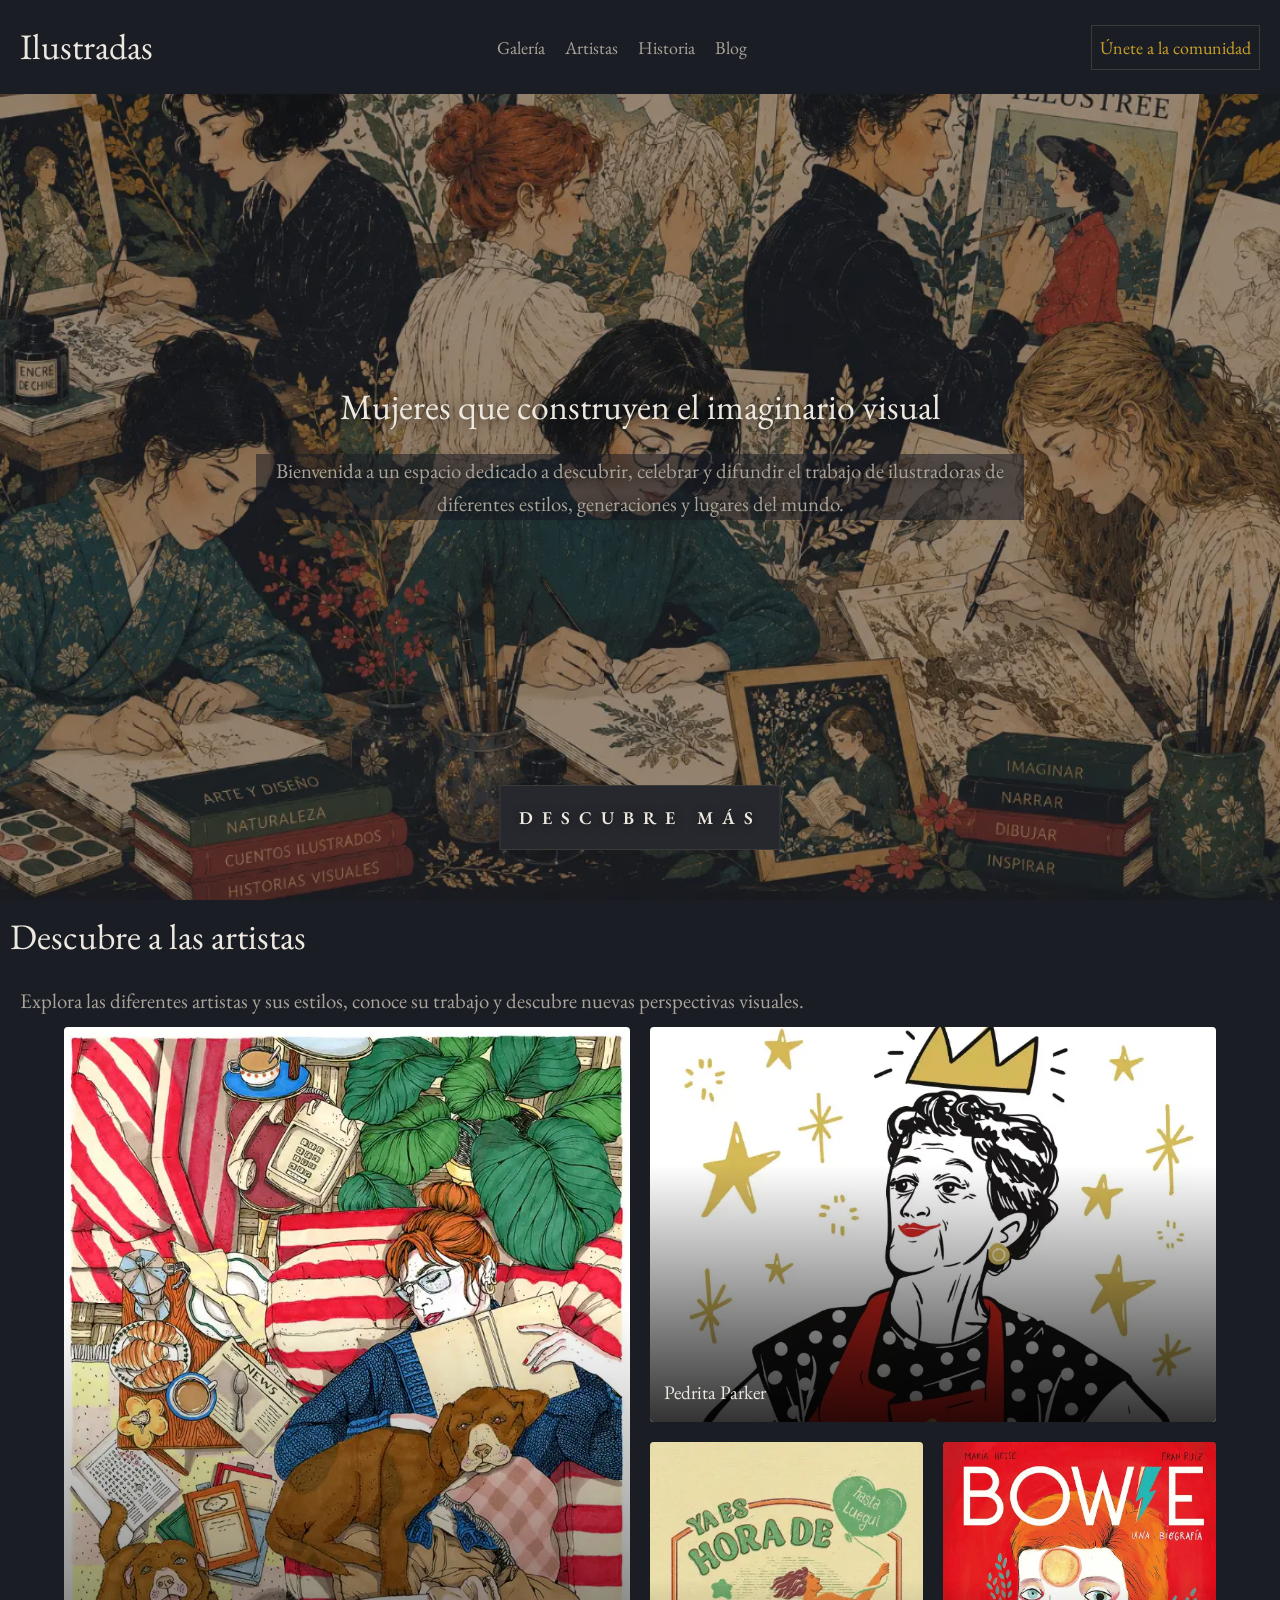
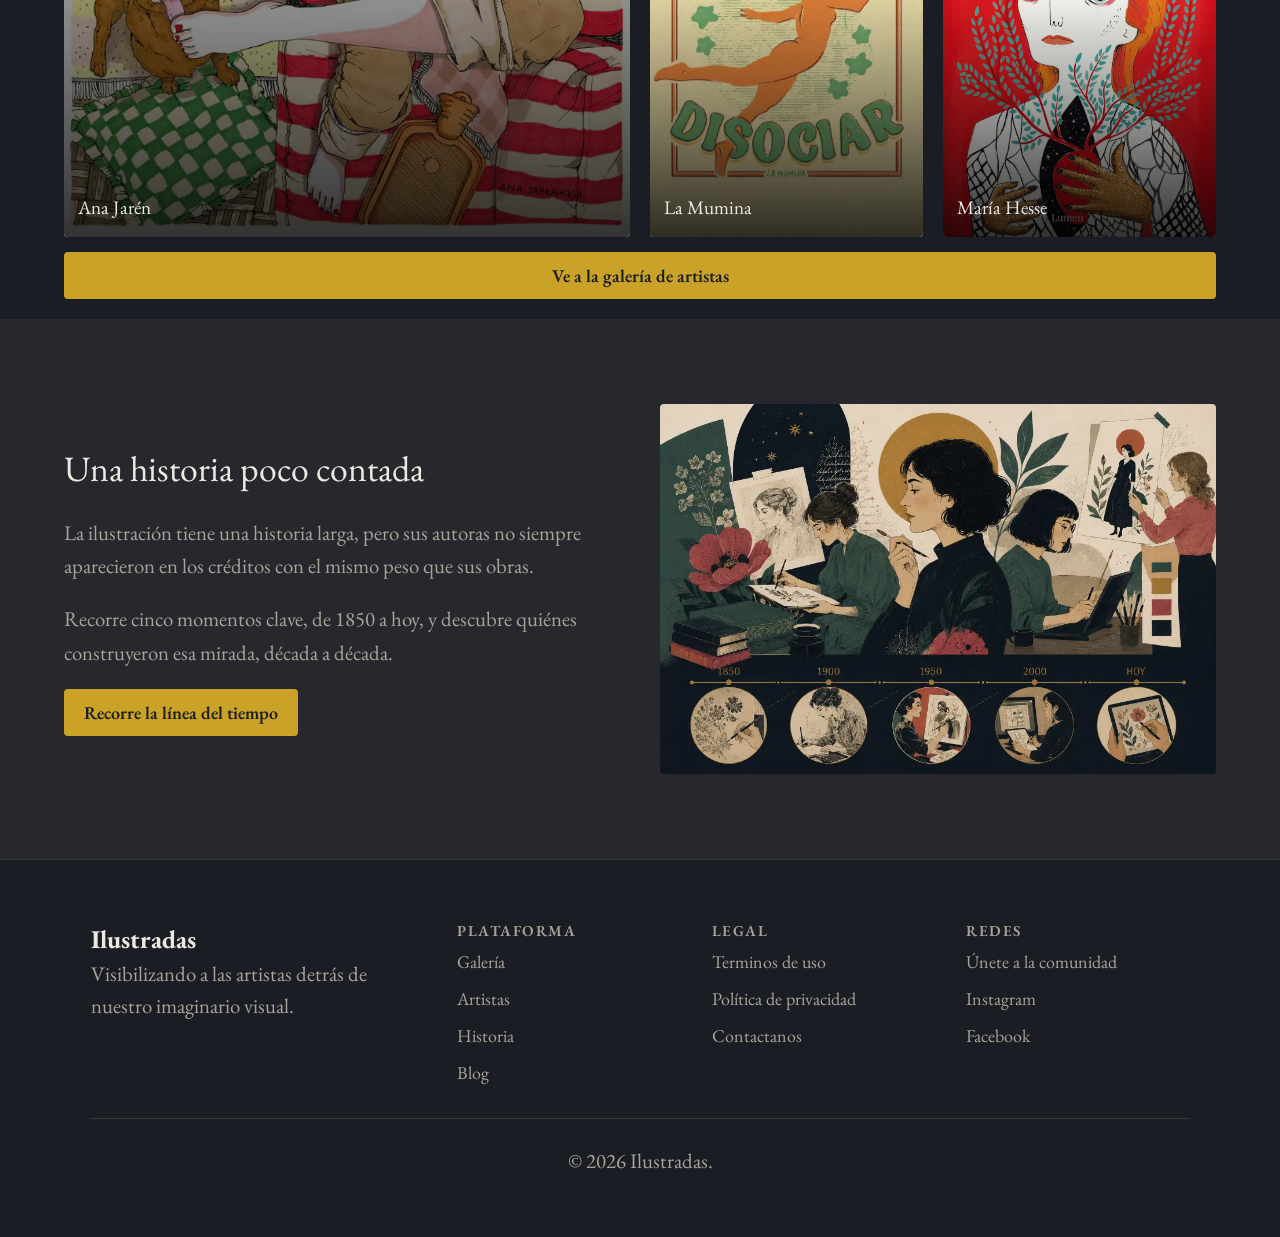
==== index.html @ 60a99361 "Añadidas y ajustadas imagenes de Landing" ====
<!DOCTYPE html>
<html lang="en">

<head>
    <meta charset="UTF-8">
    <meta name="viewport" content="width=device-width, initial-scale=1.0">
    <title>Document</title>

    <link rel="stylesheet" href="css/index.css">

    <link rel="preconnect" href="https://fonts.googleapis.com">
    <link rel="preconnect" href="https://fonts.gstatic.com" crossorigin>
    <link href="https://fonts.googleapis.com/css2?family=EB+Garamond:ital,wght@0,400..800;1,400..800&display=swap"
        rel="stylesheet">


</head>

<body>

    <!--Cabecera de navegación de la página-->


    <header class="Header">
        <h1 class="Header-h1">
            <a href="index.html" class="Header-a">Ilustradas</a>
        </h1>

        <nav class="Header-nav">
            <ul class="Nav-ul">
                <li class="Nav-li">
                    <a href="index.html" class="Nav-a">Galería</a>
                </li>
                <li class="Nav-li">
                    <a href="artistas.html" class="Nav-a">Artistas</a>
                </li>
                <li class="Nav-li">
                    <a href="historia.html" class="Nav-a">Historia</a>
                </li>
                <li class="Nav-li">
                    <a href="" class="Nav-a">Blog</a>
                </li>
            </ul>
        </nav>

        <button class="Header-button">
            <a href="" class="Button-a">Únete a la comunidad</a>
        </button>
    </header>




    <main>


        <!--Sección principal de la landing page donde se indica titulo y objetivo de la página-->

        <section class="Landing">
            <img class="Landing-img" src="assets/optim/Landing-img3.webp" alt="Imagen de fondo-Ilustradoras">
            <h2 class="Landing-h2">Mujeres que construyen el imaginario visual</h2>
            <p class="Landing-p">Bienvenida a un espacio dedicado a descubrir, celebrar y difundir el trabajo de
                ilustradoras de diferentes estilos, generaciones y lugares del mundo.</p>

                <!--Incluir imagen + atributo fetchpriority: high-->

            <button class="Landing-scroll-button" type="button" id="landingScroll">
                <span class="Landing-scrollText">Descubre más</span>
            </button>

        </section>

        <!--Grid de artistas-->

        <section class="Grid">
            <h2 class="Grid-h2">Descubre a las artistas</h2>
            <p class="Grid-p">Explora las diferentes artistas y sus estilos, conoce su trabajo y descubre nuevas
                perspectivas visuales.
            </p>
            <div class="Grid-wrapper">
                <div class="Grid-item Grid-item--destacada">
                    <img class="Grid-item-img" src="assets/optim/sofa_y_perros_Ana_Jaren_low_res.webp" alt="Ilustración de Ana Jarén" loading="lazy">
                    <h3 class="Grid-h3">Ana Jarén</h3>
                </div>
                <div class="Grid-item Grid-item--span2">
                    <img class="Grid-item-img" src="assets/optim/Poderío-Pedrita-Parker.webp" alt="Ilustración de Pedrita Parker" loading="lazy">
                    <h3 class="Grid-h3">Pedrita Parker</h3>
                </div>
                <div class="Grid-item">
                    <img class="Grid-item-img" src="assets/optim/Disociar-LaMumina.webp" alt="Ilustración de La Mumina" loading="lazy">
                    <h3 class="Grid-h3">La Mumina</h3>
                </div>
                <div class="Grid-item">
                    <img class="Grid-item-img" src="assets/optim/Bowie-Maria-Hesse.webp" alt="Ilustración de María Hesse" loading="lazy">
                    <h3 class="Grid-h3">María Hesse</h3>
                </div>

                <!--Dentro de cada grid tendra que haber una <a> que dirija a la ficha de la artista en la pagina de artistas-->


            </div>
            <button class="Grid-button">
                <a href="artistas.html">Ve a la galería de artistas</a>
            </button>


        </section>


        <!--Sección de introducción a historia-->

        <section class="History">
            <div class="History-wrapper">

                <div class="History-info">
                    <h2 class="History-h2">Una historia poco contada</h2>
                    <p class="History-p">La ilustración tiene una historia larga, pero sus autoras no siempre
                        aparecieron en los créditos con el mismo peso que sus obras. </p>
                    <p class="History-p">Recorre cinco momentos clave, de 1850 a hoy, y descubre quiénes construyeron
                        esa mirada, década a década.</p>
                    <a class="History-button" href="historia.html">Recorre la línea del tiempo</a>

                </div>
                <img src="assets/optim/Landing-historia.webp" alt="Ilustración representativa de la historia de la ilustración" class="History-img" loading="lazy">
            </div>




    </main>

    <footer class="Footer">
        <div class="Footer-grid">


            <div class="Footer-columns">
                <a class="Footer-brand" href="index.html">Ilustradas</a>
                <p class="Footer-p">Visibilizando a las artistas detrás de nuestro imaginario visual.</p>
            </div>

            <div class="Footer-column">
                <h4 class="Footer-h4">Plataforma</h4>
                <ul class="Footer-ul">
                    <li class="Footer-li">
                        <a class="Footer-a" href="index.html">Galería</a></li>
                    <li class="Footer-li">
                        <a class="Footer-a" href="artistas.html">Artistas</a>
                    </li>
                    <li class="Footer-li">
                        <a class="Footer-a" href="historia.html">Historia</a>
                    </li>
                    <li class="Footer-li">
                        <a class="Footer-a" href="">Blog</a>
                    </li>
                </ul>

            </div>

            <div class="Footer-column">
                <h4 class="Footer-h4">Legal</h4>
                <ul class="Footer-ul">
                    <li class="Footer-li">
                        <a class="Footer-a" href="index.html">Terminos de uso</a></li>
                    <li class="Footer-li">
                        <a class="Footer-a" href="artistas.html">Política de privacidad</a>
                    </li>
                    <li class="Footer-li">
                        <a class="Footer-a" href="historia.html">Contactanos</a>
                    </li>
                </ul>

            </div>

            <div class="Footer-column">
                <h4 class="Footer-h4">Redes</h4>
                <ul class="Footer-ul">
                    <li class="Footer-li">
                        <a class="Footer-a" href="index.html">Únete a la comunidad</a></li>
                    <li class="Footer-li">
                        <a class="Footer-a" href="https://www.instagram.com/" target="_blank" rel="noopener noreferrer">Instagram</a>
                    </li>
                    <li class="Footer-li">
                        <a class="Footer-a" href="https://www.facebook.com/" target="_blank" rel="noopener noreferrer">Facebook</a>
                    </li>
                </ul>

            </div>

            

        <div class="Footer-copy">
            <p class="Footer-copy-p">© 2026 Ilustradas. 
            </p>
        </div>
   


    </footer>







</body>

</html>
---- css/index.css ----
:root {
    scroll-behavior: smooth;
    font-size: 100%;
    font-family: system-ui, sans-serif;

    /*Fondo*/
    --c-bg-primary: #1b1d25;
    --c-bg-secondary: #26282d;
    /*Tarjetas, sidebar, superficies elevadas*/

    /*Texto*/
    --c-f-primary: #EDE9E1;
    /*Títulos (h1, h2, h3)*/
    --c-f-secondary: #A9A499;
    /*Párrafos, texto de cuerpo, metadatos*/

    /* Bordes */
    --c-border: #3A3A38;
    --border-radius: 4px;
    /*Bordes, líneas divisorias, la línea de la timeline*/

    /* Acentos */
    --c-accent-primary: #C9A227;
    /*Enlaces, hover principal, elementos destacados*/
    --c-accent-secondary: #3A7D64;
    /*Estados activos, botones secundarios*/
    --c-accent-tertiary: #C1485B;
    /*Alertas suaves, hover de tarjetas, detalles puntuales*/

    /*Tipografía*/
    --fs-base: 1.125rem;
    --fs-p: 1.3rem;
    --fs-h3: clamp(1.1rem, 1.5vw, 1.4rem);
    --fs-h2: clamp(1.6rem, 2.8vw, 2.4rem);
    --fs-h1: clamp(2rem, 4vh, 3.2rem);

    /*Cronología*/
    --c-chrono-2: #b5623f;
    --c-chrono-4: #9c7c3d;
    --c-chrono-5: #7a4b2e;

}

@media (min-width: 1600px) {
    :root {
        --fs-p: 1.5rem;
    }
}

* {
    margin: 0;
    padding: 0;
    border: 0;
    box-sizing: border-box;
}

li {
    list-style: none;
}

a {
    display: block;
    color: inherit;
    text-decoration: none;
}

p a {
    display: inline;
}

h1,
h2,
h3,
h4,
h5,
h6,
strong,
em,
mark,
pre,
code {
    font: inherit;
}

mark {
    background-color: transparent;
}

picture,
img,
video,
iframe {
    display: block;
    max-width: 100%;
    width: 100%;
    height: initial;
}

svg {
    display: block;
    width: initial;
    height: initial;
    fill: currentColor;
}


form,
input,
select,
option,
textarea,
label,
fieldset,
legend,
button {
    display: block;
    font: inherit;
    background-color: initial;
}

fieldset {
    border: none;
}

button,
label {
    cursor: pointer;
}

body {
    font-family: "EB Garamond", serif;
    background: var(--c-bg-primary);
    color: var(--c-f-secondary);
    font-size: var(--fs-base);
    line-height: 1.5;


}

h1,
h2,
h3 {
    color: var(--c-f-primary);
}

h1 {
    font-size: var(--fs-h1);
}

h2 {
    font-size: var(--fs-h2);
}

h3 {
    font-size: var(--fs-h3);
}

p {
    color: var(--c-f-secondary);
    line-height: 1.6;
    font-size: var(--fs-p);

}



/*Propiedades de la cabecera*/

.Header {
    width: 100%;
    background-color: var(--c-bg-primary);


    display: flex;
    flex-flow: row nowrap;
    justify-content: space-between;
    align-items: center;

    position: fixed;
    z-index: 1;



}

.Header-h1 {
    padding: 15px;
}

.Header-a {
    margin: 5px;
}

.Header-nav {
    display: flex;
    align-items: center;
}

.Nav-ul {
    display: flex;
    flex-flow: row nowrap;
    justify-content: center;
    align-items: center;
    gap: 20px;
}

.Nav-li {
    display: flex;
    align-items: center;
}

.Nav-a {
    display: inline-block;
}

.Header-button {
    margin: 20px;
}

.Button-a {
    display: inline-block;
    color: var(--c-accent-primary);
    border: 1px solid var(--c-border);
    padding: 8px;
}


/*Propiedades del Landing*/

.Landing {
    width: 100%;
    min-height: 100vh;
    /* background-color: beige; */


    display: flex;
    flex-flow: column nowrap;
    justify-content: center;
    align-items: center;
    gap: 20px;
    text-align: center;

    position: relative;

    /* display: none; */

}

.Landing-img{
    width: 100%;
    height: 100%;
    object-fit: cover;
    object-position: center top;
    inset: 0;
    position: absolute;
    z-index: -2;
    opacity: 60%;
}



.Landing-h2 {
    width: 70%;
    color: var(--c-f-primary);
    text-shadow: 0 2px 12px rgba(0, 0, 0, 0.6);
}

.Landing-p {
    width: 60%;
    text-shadow: 0 1px 8px rgba(0, 0, 0, 0.6);
    background-color: rgba(27, 29, 37, 0.55);



}

.Landing-scroll-button {

    color: var(--c-f-primary);
    text-shadow: 0 1px 8px rgba(0, 0, 0, 0.6);
    letter-spacing: 0.5em;
    border: 1px solid var(--c-border);
    padding: 18px;
    font-weight: 600;
    background-color: var(--c-bg-secondary);

    text-transform: uppercase;
    
    display: flex;
    flex-flow: column nowrap;
    justify-content: center;
    align-items: center;

    position: absolute;
    bottom: 50px;
    left: 50%;
    transform: translate(-50%);
}


.Landing-scrollText {
    /* background-color: var(--c-accent-primary); */
    animation: LandingScrollC 3s ease-in-out infinite;
}

@keyframes LandingScrollC {

    0%,
    100% {
        transform: scale(1);
        opacity: 0.5;
    }

    50% {
        transform: scale(0.8);
        opacity: 1;
    }
}
.Landing-scrollText:hover{
    background-color: var(--c-f-primary);
}



/*Propiedades del Grid*/

.Grid {
    width: 100%;
    min-height: 100vh;
    box-sizing: border-box;


    margin: auto;

    /* display: none; */

}

.Grid-h2 {

    padding: 10px;

}

.Grid-p {

    margin: 10px 20px;

}

.Grid-wrapper {
    width: 90%;
    max-width: 1600px;
    min-height: 90vh;


    margin: auto;

    display: grid;
    grid-template-columns: repeat(4, 1fr);
    gap: 20px;

}

.Grid-item {
    background-color: var(--c-accent-secondary);
    border-radius: var(--border-radius);
    

    position: relative;
    overflow: hidden;    
    cursor: pointer;
    
    transition: all 0.3 ease, boxshadow 0.3s ease ;

}

.Grid-item:hover{
    transform: rotate(-1.5deg);
    box-shadow: 0 12px 28px rgba(0, 0, 0, 0.4);


}

.Grid-item-img{
    width: 100%;
    height: 100%;
    position: absolute;
    inset: 0;

    object-fit: cover;
    object-position: center;
    z-index: 0;
}



.Grid-item::after{
    content: "";
    position: absolute;
    inset: auto 0 0 0;
    height: 65%;
    background: linear-gradient(to top, rgba(0, 0, 0, 0.8), transparent); /*Efecto buscado con IA*/
    z-index: 1;
    pointer-events: none;
}

.Grid-h3{
    position: absolute;
    left: 14px;
    bottom: 14px;
    z-index: 2;
    color: var(--c-f-primary);

}

.Grid-item--span2 {
    background-color: var(--c-accent-secondary);
    grid-column: span 2;
    border-radius: var(--border-radius);


}

.Grid-item--destacada {
    background-color: var(--c-accent-secondary);
    grid-column: span 2;
    grid-row: span 2;
    border-radius: var(--border-radius);

    

}



@media (max-width:960px) {
    .Grid-wrapper {
        grid-template-columns: repeat(2, 1fr);
    }
}


@media (max-width: 480px) {
    .Grid-wrapper {
        grid-template-columns: 1fr;
    }

    .Grid-item--span4 {
        grid-column: span 1;
        grid-row: span 1;
    }

    .Grid-item--span2 {
        grid-column: span 1;

    }


}

.Grid-button {
    background-color: var(--c-accent-primary);
    color: var(--c-bg-primary);

    width: 90%;

    margin: auto;
    margin-top: 15px;
    margin-bottom: 20px;
    padding: 10px 20px;

    border-radius: var(--border-radius);
    font-weight: 600;
    cursor: pointer;

    transition: background-color 0.5s ease, transform 0.2s ease;

}

.Grid-button:hover{
    background-color: var(--c-accent-tertiary);
    transform: translateY(-2px);
}


.History {
    width: 100%;
    min-height: 60vh;
    background-color: var(--c-bg-secondary);
    padding: 60px 0;

    display: flex;
    flex-flow: row nowrap;
    justify-content: center;
    align-items: center;

    /* display: none; */
}

.History-wrapper {
    width: 90%;
    max-width: 1600px;

    display: grid;
    grid-template-columns: repeat(2, 1fr);
    justify-content: center;
    align-items: center;
    gap: 40px;

}

.History-info {

    display: flex;
    flex-flow: column nowrap;
    justify-content: center;
    align-items: start;
    gap: 20px;

}

.History-h2 {
    color: var(--c-f-primary);

}

.History-p {
    color: var(--c-f-secondary);
}

.History-img {
    width: 100%;
    /* min-height: 320px; */
    /* object-fit: cover; */
    border-radius: var(--border-radius);
    background-color: var(--c-accent-secondary);
}

.History-button {
    background-color: var(--c-accent-primary);
    color: var(--c-bg-primary);
    padding: 10px 20px;
    border-radius: var(--border-radius);
    font-weight: 600;
    text-align: center;

    transition: background-color 0.5s ease, transform 0.2s ease;
}

.History-button:hover{
    background-color: var(--c-accent-tertiary);
    transform: translateY(-2px);
}

@media (max-width: 768px){
    .History-wrapper{
        grid-template-columns: 1fr;
    }
}



.Footer {
    width: 100%;
    padding: 60px 30px;

    display: flex;
    flex-flow: column nowrap;
    justify-content: center;
    align-items: center;
    gap: 40px;

    border-top: 1px solid var(--c-border);

}

.Footer-grid {
    width: 90%;
    max-width: 1200px;
    
    display: grid;
    grid-template-columns: 1.5fr repeat(3, 1fr);
    gap: 32px;

}

.Footer-column {
    display: flex;
    flex-flow: column nowrap;
    justify-content: start;
    align-items: start;

}

.Footer-brand {
    color: var(--c-f-primary);
    font-size: 1.6rem;
    font-weight: 700;

}

.Footer-p {
    color: var(--c-f-secondary);
    line-height: 1.5;

    
}

.Footer-h4{
    color: var(--c-f-secondary);
    font-size: 0.95rem;
    font-weight: 600;
    text-transform: uppercase;
    letter-spacing: 0.1em;
    margin-bottom: 5px;

}

.Footer-ul{
    display: flex;
    flex-flow: column nowrap;
    justify-content: start;
    align-items: start;
    gap: 10px;
}

.Footer-a{
    color: var(--c-f-secondary);
    transition: color 0.2s ease;
}
.Footer-a:hover{
    color: var(--c-accent-primary);
}

@media (max-width: 768px) {
    .Footer-grid {
        grid-template-columns: repeat(2, 1fr);

    }
}

@media (max-width: 480px) {
    .Footer-grid {
        grid-template-columns: 1fr;

    }

}
.Footer-copy{
    max-width: 1600px;
    padding-top: 25px;
    border-top: 1px solid var(--c-border);

    grid-column: 1/-1;
}
.Footer-copy-p{
    text-align: center;
}

/*Hasta aqí CSS de la Landing page*/

/*CSS de la sección Artistas FALTA MAQUETAR*/

.Carroussel{
    width: 70%;
    background-color: var(--c-bg-secondary);
    /* max-width: 1200px; */
    margin: 0 auto 60px;
    padding: 190px 0 80px;

    position: relative;
    /* overflow: hidden; */

  

}
.Carroussel-wrapper{
    width: 200%;
    /* min-height: 200px; */

    display: grid;
    grid-template-columns: repeat(6, 1fr);
    gap: 2px;

    transition: translate .4s ease;

}
.Carroussel-item{
    background-color: #8d555d;

}
.Carroussel-img{
    background-color: var(--c-accent-secondary);

}
.Carroussel-arrow{
    padding: 8px 10px;

    background-color: var(--c-bg-secondary);
    color: var(--c-accent-primary);
    border-radius: var(--border-radius);
    opacity: 0.7;

    position: absolute;
    top: calc(50% - .5rem);
}

.Carroussel-arrow:hover{
    opacity: 1;
}

.Carroussel-arrow--prev{
  left: 0;
}
.Carroussel-arrow--next{
  right: 1px;
}

.Carroussel-ul{
    width: 100%;

    display: flex;
    flex-flow: row nowrap;
    justify-content: center;
    align-content: center;
    gap: 1rem;

    position: absolute;
    bottom: 0;

    background-color: #7a4b2e;

}
.Carroussel-li{

}

.Carroussel-dot{
    width: 1rem;
    height: 1rem;
    background-color: var(--c-accent-secondary);
    border-radius: var(--border-radius);
}

.Artist-directory{
    width: 90%;
    max-width: 1600px;
    margin: auto;
    padding: 0 0 80px;

    display: grid;
    grid-template-columns: 240px minmax(0, 1fr);
    justify-content: start;
    align-items: start;
    gap: 40px;
}

.Artist-list{
    position: sticky;
    top: 25px;

}
.Artist-list-ul{
    display: flex;
    flex-flow: column nowrap;
    justify-content: start;
    align-items: start;
    gap: 4px;
    
}
.Artist-li{
    
}
.Artist-list-button{
    width: 100%;
    color: var(--c-f-secondary);
    font-size: 1rem;
    text-align: left;
    padding: 10px 14px;


    border-radius: var(--border-radius);
    cursor: pointer;

    transition: all 0.2s ease;
}

.Artist-list-button:hover{
    background-color: var(--c-bg-secondary);
    color: var(--c-f-primary);
}

.Artist-list-button.is-active{
    background-color: var(--c-accent-primary);
    color: var(--c-bg-primary);
    font-weight: 550;
}

.Artist-list-button:focus-visible{
    outline: 2px solid var(--c-accent-primary);
    outline-offset: 2px;
}

/*Panel de detalle de las artistas*/

.Artist-detail{
    background-color: var(--c-bg-secondary);
    border: 1px solid var(--c-border);
    border-radius: var(--border-radius);
    padding: 25px;

    display: grid;
    grid-template-columns: minmax(240px, 0.9fr) minmax(0 , 1fr);
    gap: 32px;

}

.Artist-detail-img{
    width: 100%;
    /* min-height: 280px;
    object-fit: cover; */
    background-color: var(--c-accent-secondary);
    border-radius: var(--border-radius);

}
.Artist-detail-bio{
    display: flex;
    flex-flow: column;
    justify-content: space-between;
    align-items: start;
    gap: 10px;
}
.Artist-detail-name{
    color: var(--c-f-primary);

}
.Artist-detail-p{
    color: var(--c-f-secondary);

}
.Artist-detail-a{
    color: var(--c-accent-primary);
    width: fit-content;

}
.Artist-detail-link:hover{
    color: var(--c-accent-tertiary);
    outline-offset: 2px;
}

.Artist-detail-worksTitle{
    color: var(--c-f-primary);
    font-size: 0.85rem;
    text-transform: uppercase;
    letter-spacing: 0.08em;
    margin-top: 8px;

}
.Artist-detail-works{
    display: grid;
    grid-template-columns: repeat(3,1fr);
    gap: 10px;

}
.Artist-detail-work{
    width: 100%;
    /* height: 90px;
    object-fit: cover; */
    background-color: var(--c-bg-primary);
    border-radius: var(--border-radius);
    cursor: pointer;

    transition: all 0.3s ease;

}

.Artist-detail-work:hover{
    transform: scale(1.5);
    box-shadow: 0 8px 18px rgba(0, 0, 0, 0.35) ;
}

/*Responsive sección Artistas*/

@media (max-width: 900px){
    .Artist-directory{
        grid-template-columns: 1fr;

    }

    .Artist-list{
        position: relative;
        top: 0;
    }
    .Artist-list-ul{
        flex-flow: row wrap;
    }
    .Artist-detail{
        grid-template-columns: 1fr;
    }
}

@media (max-width:480px){
    .Artist-detail-works{
        grid-template-columns: 1fr;
    }
}


/*Hasta aquí CSS de la sección Artistas*/


/*CSS de la sección Historia FALTA MAQUETAR*/



.Chronology{
    padding: 190px 24px 100px;
}

.Chronology-header{
    max-width: 640px;
    margin: 0 auto 64px;
    text-align: center;
}

.Chronology-label{
    color: var(--c-f-primary);
    letter-spacing: 0.18em;
    font-size: 0.8rem;
    font-weight: 700;


}
.Chronology-h1{
    color: var(--c-f-primary);

}

/*Línea de tiempo*/

.Chronology-timeline{
    max-width: 1200px;
    margin: auto;
    position: relative;

}
.Chronology-rail{
    width: 2px;
    background: linear-gradient(180deg,
        var(--c-accent-tertiary),
        var(--c-chrono-2),
        var(--c-accent-primary),
        var(--c-chrono-4),
        var(--c-chrono-5));

    position: absolute;
    top: 0;
    bottom: 0;
    left: 50%;

    transform: translateX(-50%) ;

}
.Chronology-item{
    display: grid;
    grid-template-columns: 1fr auto 1fr;
    justify-content: center;
    align-items: center;
    gap: 30px;
    padding: 32px 0;

    position: relative;

}

/* Orden por defecto (is-left): año | punto | contenido */
.Chronology-year{
    color: var(--c-f-primary);
    text-align: right;
    font-weight: 600;
    font-size: clamp(1.8rem, 3vw, 2.6rem);
    
}

/* is-right invierte el orden visual: contenido | punto | año*/

.Chronology-item.is-right .Chronology-year{
    order: 3;

}
.Chronology-item.is-right .Chronology-dot{
    order: 2;

}
.Chronology-item.is-right .Chronology-content{
    order: 1;

}

.Chronology-dot{
    width: 16px;
    height: 16px;
    border: 50%;
    box-shadow: 0 0 0 6px var(--c-bg-primary);

    position: relative;

}

.Chronology-content{
    width: 100%;
    text-align: left;
    padding: 20px;
    background-color: var(--c-bg-secondary);
    border: 1px solid var(--c-border);
    border-radius: var(--border-radius);
    
    cursor: pointer;
    
    transition: transform 0.4s ease, 
                box-shadow 0.4s ease,
                border-color 0.4s ease;

}

.Chronology-content:hover{
    transform: translateY(-4px);
    box-shadow: 0 14px 32px rgba(0, 0, 0, 0.4);
    border-color: var(--c-accent-primary);
}

.Chronology-content:focus-visible{
    outline: 2px solid var(--c-accent-primary);
    outline-offset: 3px;
}

.Chronology-img{
    width: 100%;
    height: 160px;
    object-fit: cover;
    border-radius: 10px;
    margin-bottom: 14px;
    background: var(--c-bg-primary);

}
.Chronology-h2{
    color: var(--c-f-primary);
    font-size: 1.2rem;
    margin-bottom: 8px;

}
.Chronology-p{
    color: var(--c-f-secondary);
    line-height: 1.6;

}

/* ---- Responsive: en móvil, todo a una columna (Hecho con ayuda de IA---- */

@media (max-width: 720px){
    .Chronology-rail{
        left: 20px;
    }

    .Chronology-item{
        grid-template-columns: 1fr;
        gap: 12px;
        padding-left: 44px;

    }

    .Chronology-item.is-right .Chronology-year,
    .Chronology-item.is-right .Chronology-dot,
    .Chronology-item.is-right .Chronology-content {
        order: initial;
    }

    .Chronology-year,
    .Chronology-item.is-right .Chronology-year {
        text-align: left;
    }

    .Chronology-dot {
        position: absolute;
        left: -32px;
        top: 8px;
    }


}


.Lightbox {
    position: fixed;
    inset: 0;
    display: none;
    align-items: center;
    justify-content: center;
    padding: 24px;
    z-index: 1000;
}

.Lightbox.is-open {
    display: flex;
}

.Lightbox-overlay {
    position: absolute;
    inset: 0;
    background: rgba(31, 34, 48, 0.72);
}

.Lightbox-dialog {
    position: relative;
    z-index: 1;
    width: min(92vw, 760px);
    display: grid;
    grid-template-columns: minmax(240px, 0.9fr) minmax(0, 1fr);
    background: #fff;
    border-radius: 24px;
    overflow: hidden;
    box-shadow: 0 24px 60px rgba(31, 34, 48, 0.24);
}

.Lightbox-image {
    width: 100%;
    height: 100%;
    min-height: 280px;
    object-fit: cover;
    background: #e8dccd;
}

.Lightbox-body {
    display: flex;
    flex-direction: column;
    gap: 12px;
    padding: 24px;
}

.Lightbox-label {
    font-size: 0.8rem;
    font-weight: 700;
    letter-spacing: 0.18em;
    text-transform: uppercase;
    color: #8d4f2b;
}

.Lightbox-title {
    font-size: 1.5rem;
    color: #1f2230;
}

.Lightbox-description {
    color: #5b574f;
    line-height: 1.7;
}

.Lightbox-close {
    position: absolute;
    top: 12px;
    right: 12px;
    width: 38px;
    height: 38px;
    border: none;
    border-radius: 999px;
    background: rgba(255, 255, 255, 0.9);
    color: #1f2230;
    font-size: 1.2rem;
    cursor: pointer;
}
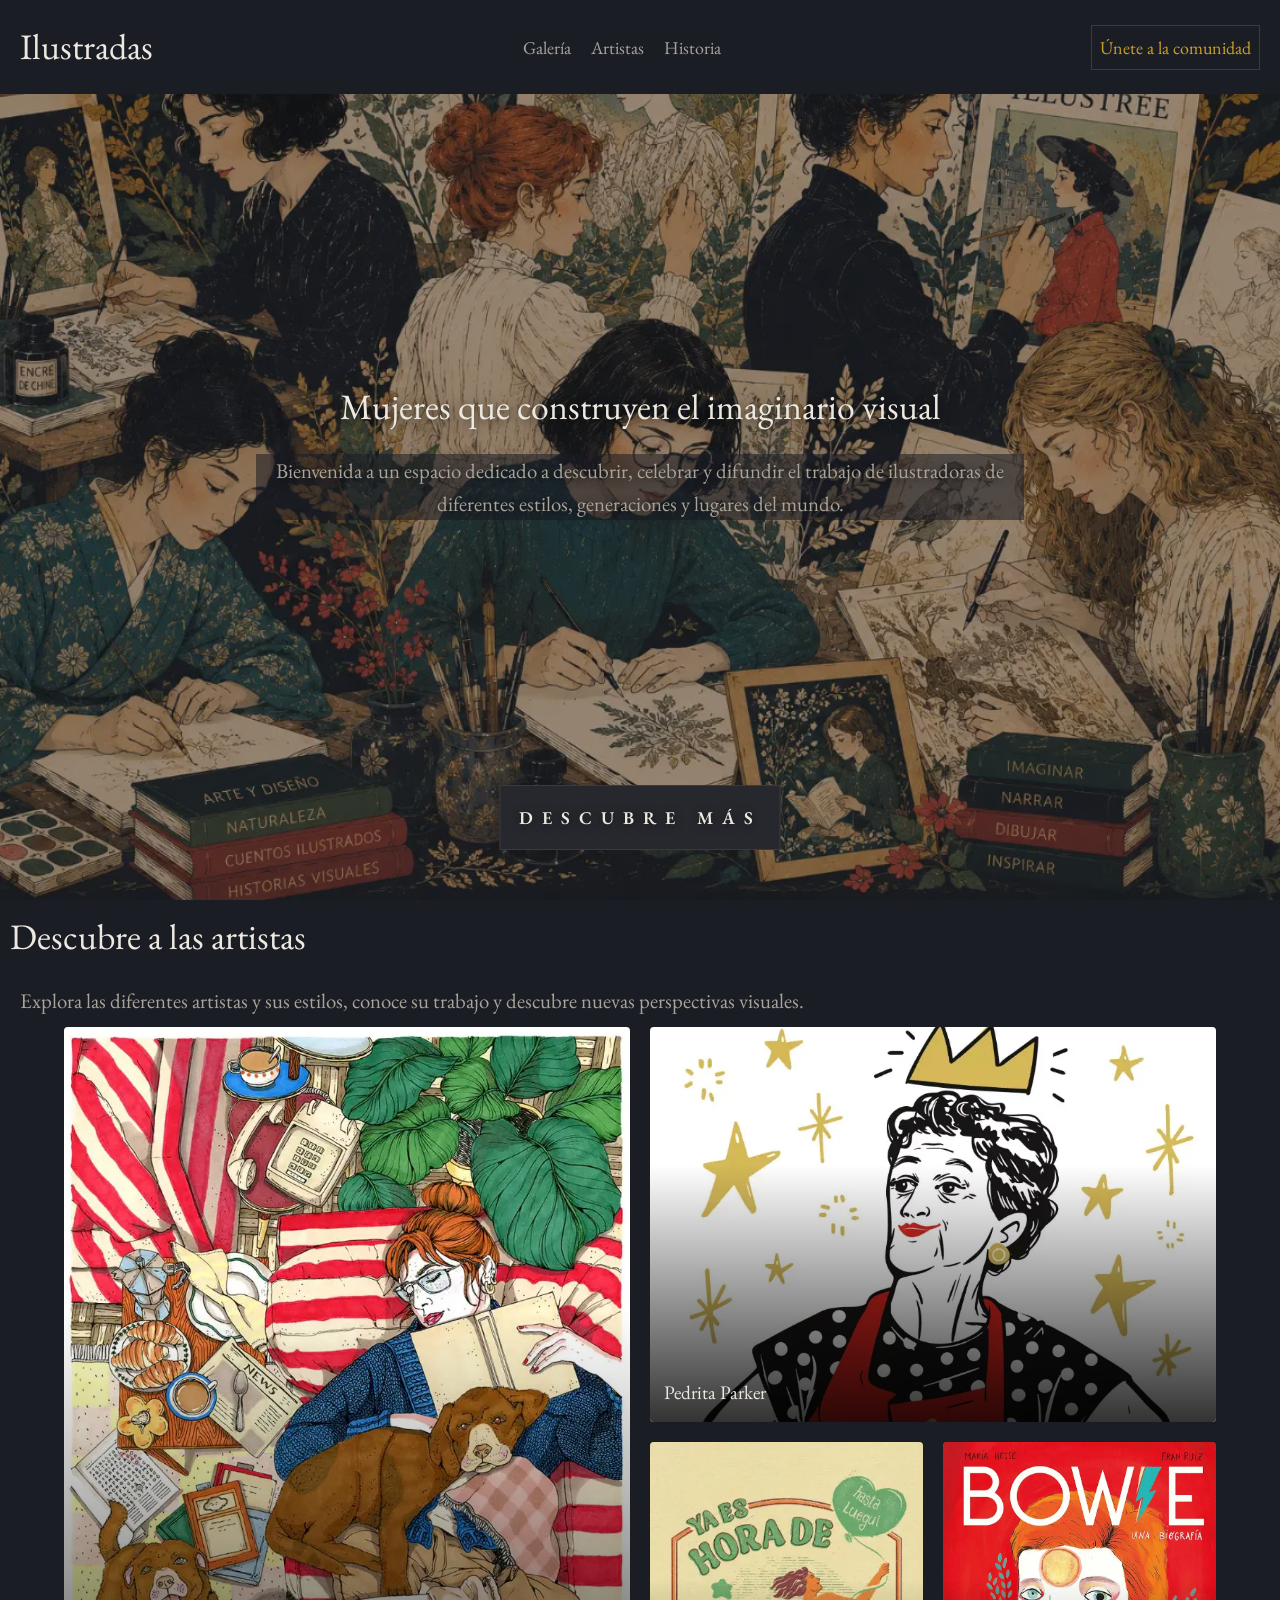
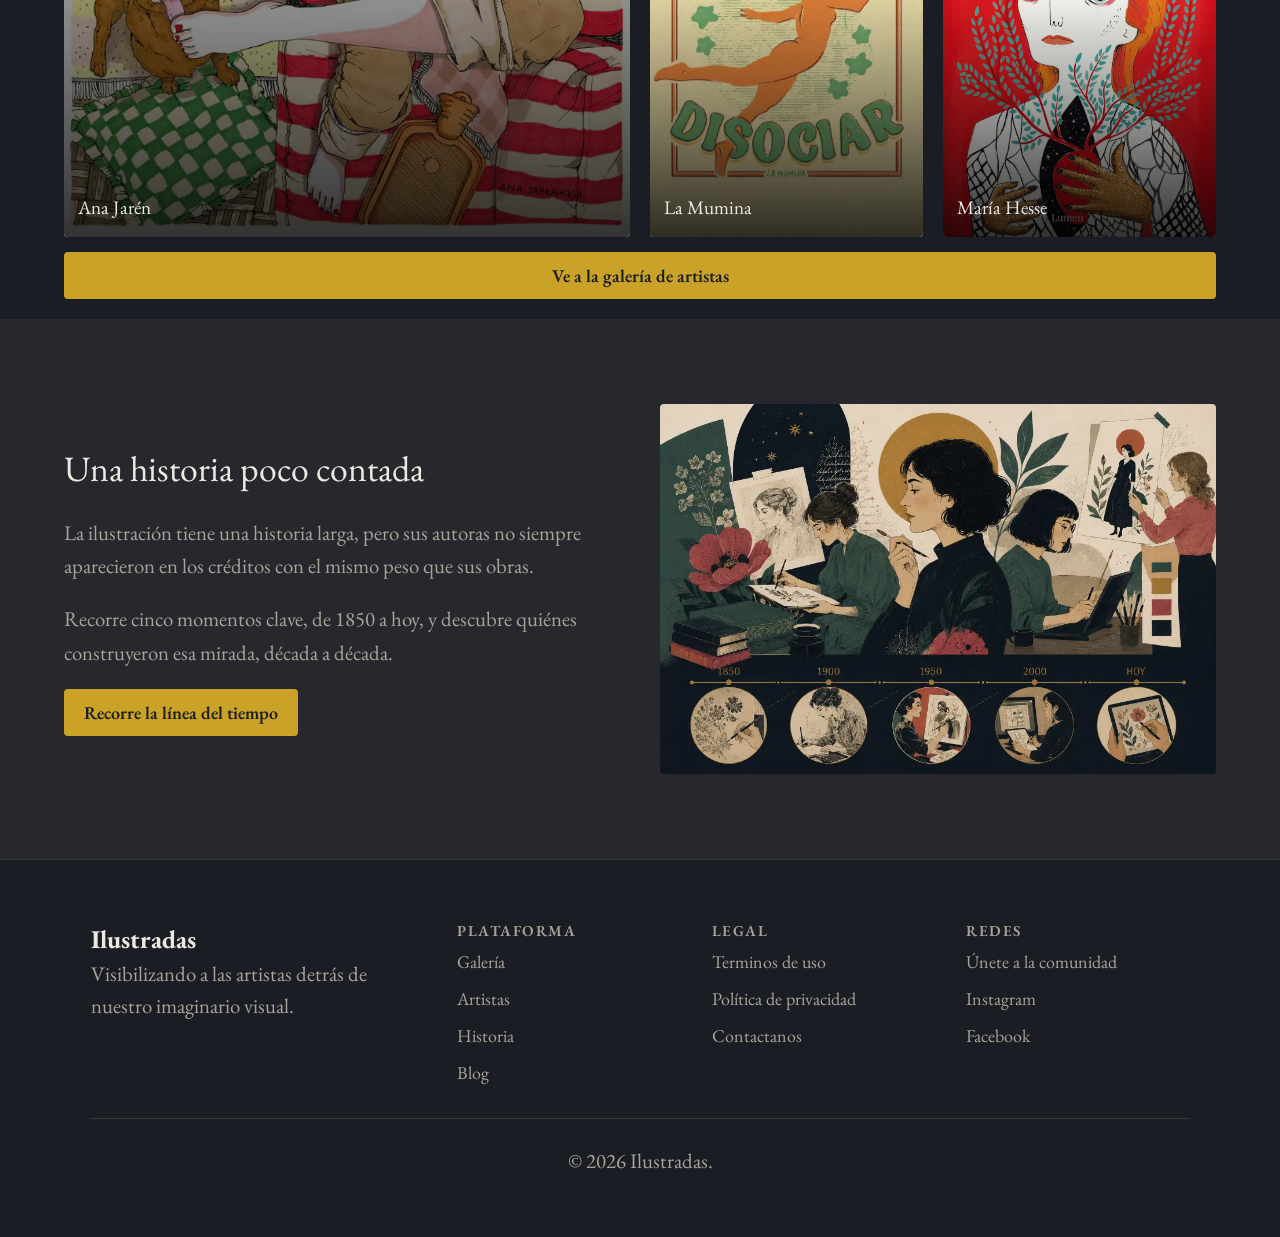
==== commit 0bee9686: "añadido javascript para carroussel sección Galería" ====
--- a/index.html
+++ b/index.html
@@ -1,12 +1,13 @@
 <!DOCTYPE html>
-<html lang="en">
+<html lang="es">
 
 <head>
     <meta charset="UTF-8">
     <meta name="viewport" content="width=device-width, initial-scale=1.0">
-    <title>Document</title>
+    <title>Ilustradas</title>
 
     <link rel="stylesheet" href="css/index.css">
+    <script src="js/index.js" defer></script>
 
     <link rel="preconnect" href="https://fonts.googleapis.com">
     <link rel="preconnect" href="https://fonts.gstatic.com" crossorigin>
@@ -14,6 +15,8 @@
         rel="stylesheet">
 
 
+
+
 </head>
 
 <body>
@@ -29,7 +32,7 @@
         <nav class="Header-nav">
             <ul class="Nav-ul">
                 <li class="Nav-li">
-                    <a href="index.html" class="Nav-a">Galería</a>
+                    <a href="galeria.html" class="Nav-a">Galería</a>
                 </li>
                 <li class="Nav-li">
                     <a href="artistas.html" class="Nav-a">Artistas</a>
@@ -37,9 +40,6 @@
                 <li class="Nav-li">
                     <a href="historia.html" class="Nav-a">Historia</a>
                 </li>
-                <li class="Nav-li">
-                    <a href="" class="Nav-a">Blog</a>
-                </li>
             </ul>
         </nav>
 
@@ -62,7 +62,7 @@
             <p class="Landing-p">Bienvenida a un espacio dedicado a descubrir, celebrar y difundir el trabajo de
                 ilustradoras de diferentes estilos, generaciones y lugares del mundo.</p>
 
-                <!--Incluir imagen + atributo fetchpriority: high-->
+            <!--Incluir imagen + atributo fetchpriority: high-->
 
             <button class="Landing-scroll-button" type="button" id="landingScroll">
                 <span class="Landing-scrollText">Descubre más</span>
@@ -79,19 +79,23 @@
             </p>
             <div class="Grid-wrapper">
                 <div class="Grid-item Grid-item--destacada">
-                    <img class="Grid-item-img" src="assets/optim/sofa_y_perros_Ana_Jaren_low_res.webp" alt="Ilustración de Ana Jarén" loading="lazy">
+                    <img class="Grid-item-img" src="assets/optim/sofa_y_perros_Ana_Jaren_low_res.webp"
+                        alt="Ilustración de Ana Jarén" loading="lazy">
                     <h3 class="Grid-h3">Ana Jarén</h3>
                 </div>
                 <div class="Grid-item Grid-item--span2">
-                    <img class="Grid-item-img" src="assets/optim/Poderío-Pedrita-Parker.webp" alt="Ilustración de Pedrita Parker" loading="lazy">
+                    <img class="Grid-item-img" src="assets/optim/Poderío-Pedrita-Parker.webp"
+                        alt="Ilustración de Pedrita Parker" loading="lazy">
                     <h3 class="Grid-h3">Pedrita Parker</h3>
                 </div>
                 <div class="Grid-item">
-                    <img class="Grid-item-img" src="assets/optim/Disociar-LaMumina.webp" alt="Ilustración de La Mumina" loading="lazy">
+                    <img class="Grid-item-img" src="assets/optim/Disociar-LaMumina.webp" alt="Ilustración de La Mumina"
+                        loading="lazy">
                     <h3 class="Grid-h3">La Mumina</h3>
                 </div>
                 <div class="Grid-item">
-                    <img class="Grid-item-img" src="assets/optim/Bowie-Maria-Hesse.webp" alt="Ilustración de María Hesse" loading="lazy">
+                    <img class="Grid-item-img" src="assets/optim/Bowie-Maria-Hesse.webp"
+                        alt="Ilustración de María Hesse" loading="lazy">
                     <h3 class="Grid-h3">María Hesse</h3>
                 </div>
 
@@ -121,8 +125,11 @@
                     <a class="History-button" href="historia.html">Recorre la línea del tiempo</a>
 
                 </div>
-                <img src="assets/optim/Landing-historia.webp" alt="Ilustración representativa de la historia de la ilustración" class="History-img" loading="lazy">
-            </div>
+                <img src="assets/optim/Landing-historia.webp"
+                    alt="Ilustración representativa de la historia de la ilustración" class="History-img"
+                    loading="lazy">
+            </div>
+        </section>
 
 
 
@@ -142,7 +149,8 @@
                 <h4 class="Footer-h4">Plataforma</h4>
                 <ul class="Footer-ul">
                     <li class="Footer-li">
-                        <a class="Footer-a" href="index.html">Galería</a></li>
+                        <a class="Footer-a" href="index.html">Galería</a>
+                    </li>
                     <li class="Footer-li">
                         <a class="Footer-a" href="artistas.html">Artistas</a>
                     </li>
@@ -160,7 +168,8 @@
                 <h4 class="Footer-h4">Legal</h4>
                 <ul class="Footer-ul">
                     <li class="Footer-li">
-                        <a class="Footer-a" href="index.html">Terminos de uso</a></li>
+                        <a class="Footer-a" href="index.html">Terminos de uso</a>
+                    </li>
                     <li class="Footer-li">
                         <a class="Footer-a" href="artistas.html">Política de privacidad</a>
                     </li>
@@ -175,24 +184,28 @@
                 <h4 class="Footer-h4">Redes</h4>
                 <ul class="Footer-ul">
                     <li class="Footer-li">
-                        <a class="Footer-a" href="index.html">Únete a la comunidad</a></li>
-                    <li class="Footer-li">
-                        <a class="Footer-a" href="https://www.instagram.com/" target="_blank" rel="noopener noreferrer">Instagram</a>
-                    </li>
-                    <li class="Footer-li">
-                        <a class="Footer-a" href="https://www.facebook.com/" target="_blank" rel="noopener noreferrer">Facebook</a>
+                        <a class="Footer-a" href="index.html">Únete a la comunidad</a>
+                    </li>
+                    <li class="Footer-li">
+                        <a class="Footer-a" href="https://www.instagram.com/" target="_blank"
+                            rel="noopener noreferrer">Instagram</a>
+                    </li>
+                    <li class="Footer-li">
+                        <a class="Footer-a" href="https://www.facebook.com/" target="_blank"
+                            rel="noopener noreferrer">Facebook</a>
                     </li>
                 </ul>
 
             </div>
 
-            
-
-        <div class="Footer-copy">
-            <p class="Footer-copy-p">© 2026 Ilustradas. 
-            </p>
+
+
+            <div class="Footer-copy">
+                <p class="Footer-copy-p">© 2026 Ilustradas.
+                </p>
+            </div>
         </div>
-   
+
 
 
     </footer>
--- a/css/index.css
+++ b/css/index.css
@@ -371,7 +371,7 @@
     overflow: hidden;    
     cursor: pointer;
     
-    transition: all 0.3 ease, boxshadow 0.3s ease ;
+    transition: all 0.3s ease; 
 
 }
 
@@ -381,6 +381,7 @@
 
 
 }
+
 
 .Grid-item-img{
     width: 100%;
@@ -660,23 +661,22 @@
 
 /*Hasta aqí CSS de la Landing page*/
 
-/*CSS de la sección Artistas FALTA MAQUETAR*/
+/*CSS de la sección Galería FALTA MAQUETAR*/
 
 .Carroussel{
-    width: 70%;
+    width: 80%;
+    height: 90vh;
     background-color: var(--c-bg-secondary);
     /* max-width: 1200px; */
     margin: 0 auto 60px;
-    padding: 190px 0 80px;
+    padding: 140px 0 80px;
 
     position: relative;
-    /* overflow: hidden; */
-
-  
-
-}
+    overflow: hidden;
+}
+
 .Carroussel-wrapper{
-    width: 200%;
+    width: 600%;
     /* min-height: 200px; */
 
     display: grid;
@@ -684,8 +684,8 @@
     gap: 2px;
 
     transition: translate .4s ease;
-
-}
+}
+
 .Carroussel-item{
     background-color: #8d555d;
 
@@ -714,7 +714,8 @@
   left: 0;
 }
 .Carroussel-arrow--next{
-  right: 1px;
+  right: 0;
+  
 }
 
 .Carroussel-ul{
@@ -743,11 +744,21 @@
     border-radius: var(--border-radius);
 }
 
+.Carroussel-dot:hover{
+    background-color: var(--c-accent-primary);
+}
+
+.Carroussel-dot.is-active{
+    background-color: var(--c-accent-primary);
+}
+
+/*CSS de la sección Galería FALTA MAQUETAR*/
+
 .Artist-directory{
     width: 90%;
     max-width: 1600px;
     margin: auto;
-    padding: 0 0 80px;
+    padding: 140px 20px;
 
     display: grid;
     grid-template-columns: 240px minmax(0, 1fr);
@@ -842,10 +853,15 @@
 .Artist-detail-a{
     color: var(--c-accent-primary);
     width: fit-content;
-
-}
-.Artist-detail-link:hover{
+    transition: all 0.3 ease ;
+
+}
+.Artist-detail-a:hover{
     color: var(--c-accent-tertiary);
+    outline-offset: 2px;
+}
+.Artist-detail-a:focus-visible{
+    outline: 2px solid var(--c-accent-primary);
     outline-offset: 2px;
 }
 
@@ -876,7 +892,7 @@
 }
 
 .Artist-detail-work:hover{
-    transform: scale(1.5);
+    transform: scale(1.05);
     box-shadow: 0 8px 18px rgba(0, 0, 0, 0.35) ;
 }
 
@@ -1001,7 +1017,7 @@
 .Chronology-dot{
     width: 16px;
     height: 16px;
-    border: 50%;
+    border-radius: var(--border-radius);
     box-shadow: 0 0 0 6px var(--c-bg-primary);
 
     position: relative;
@@ -1091,7 +1107,7 @@
 }
 
 
-.Lightbox {
+/* .Lightbox {
     position: fixed;
     inset: 0;
     display: none;
@@ -1169,4 +1185,4 @@
     font-size: 1.2rem;
     cursor: pointer;
 }
-
+ */
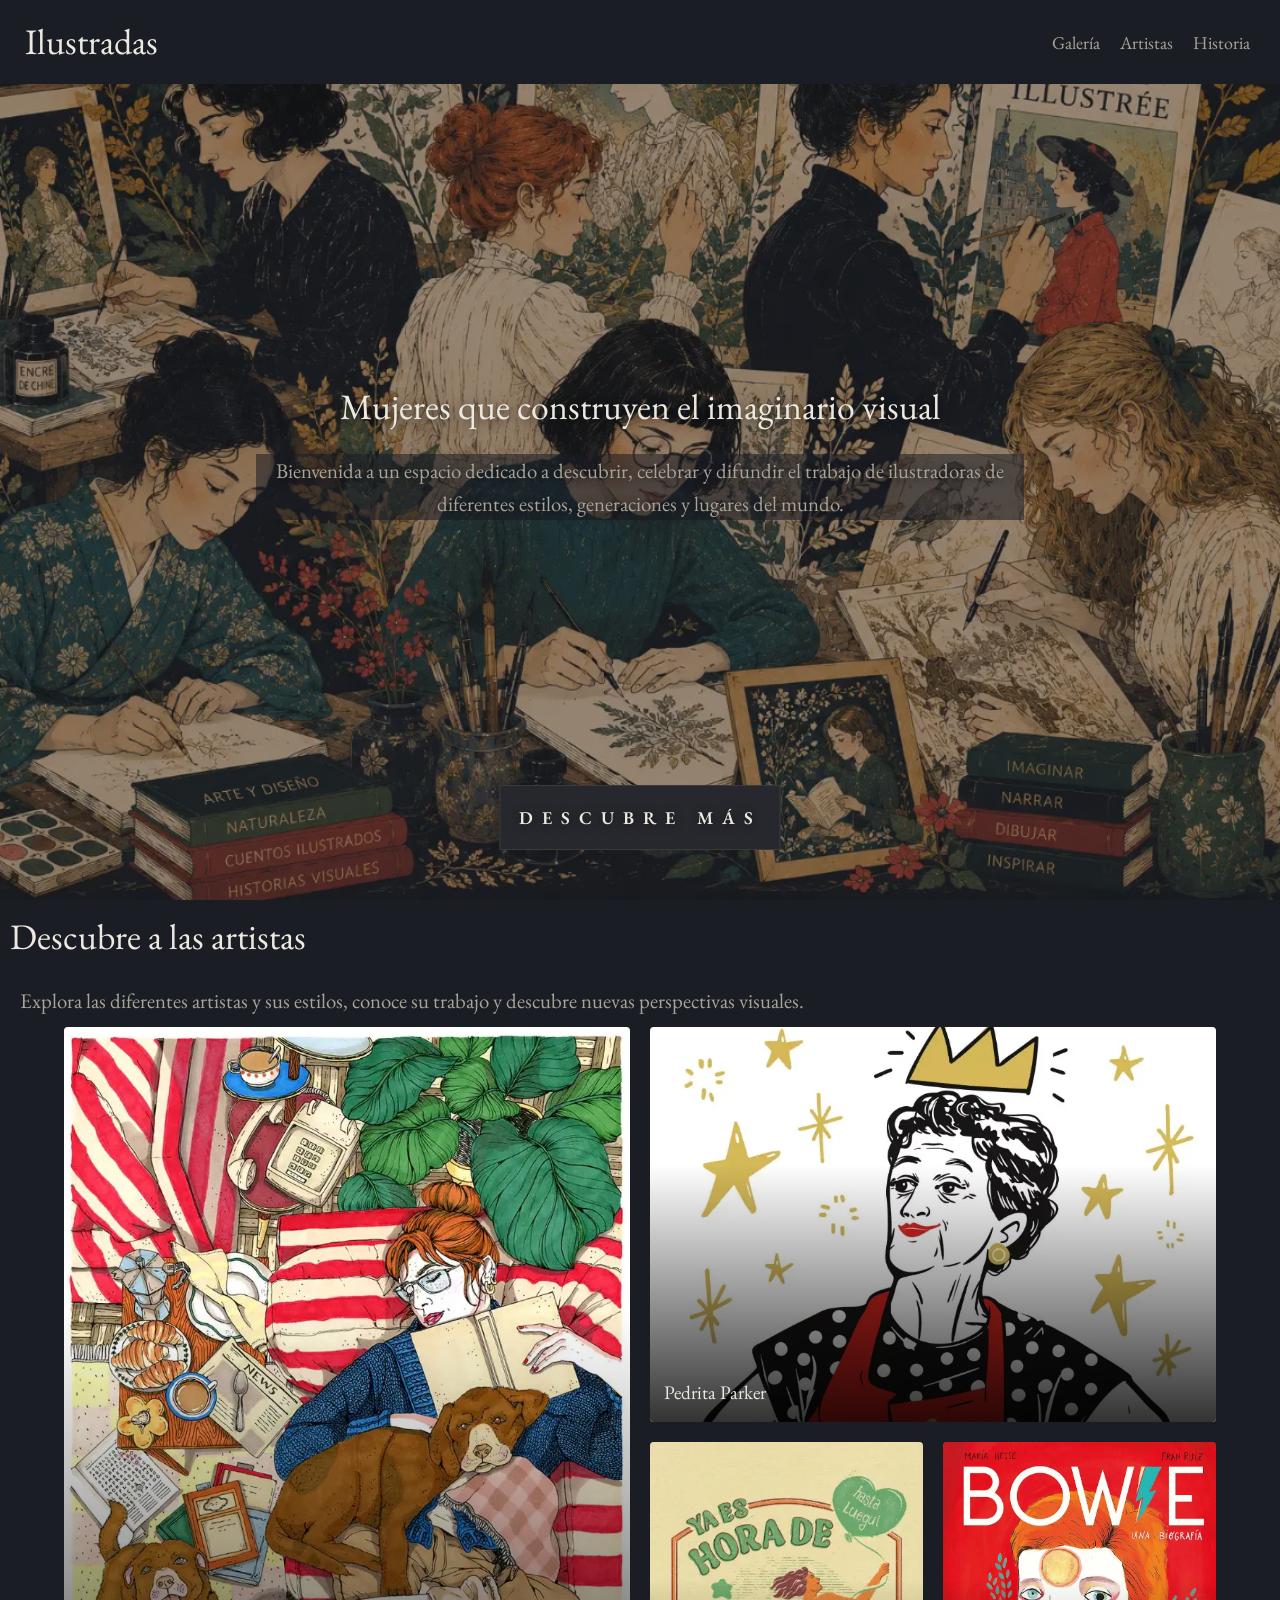
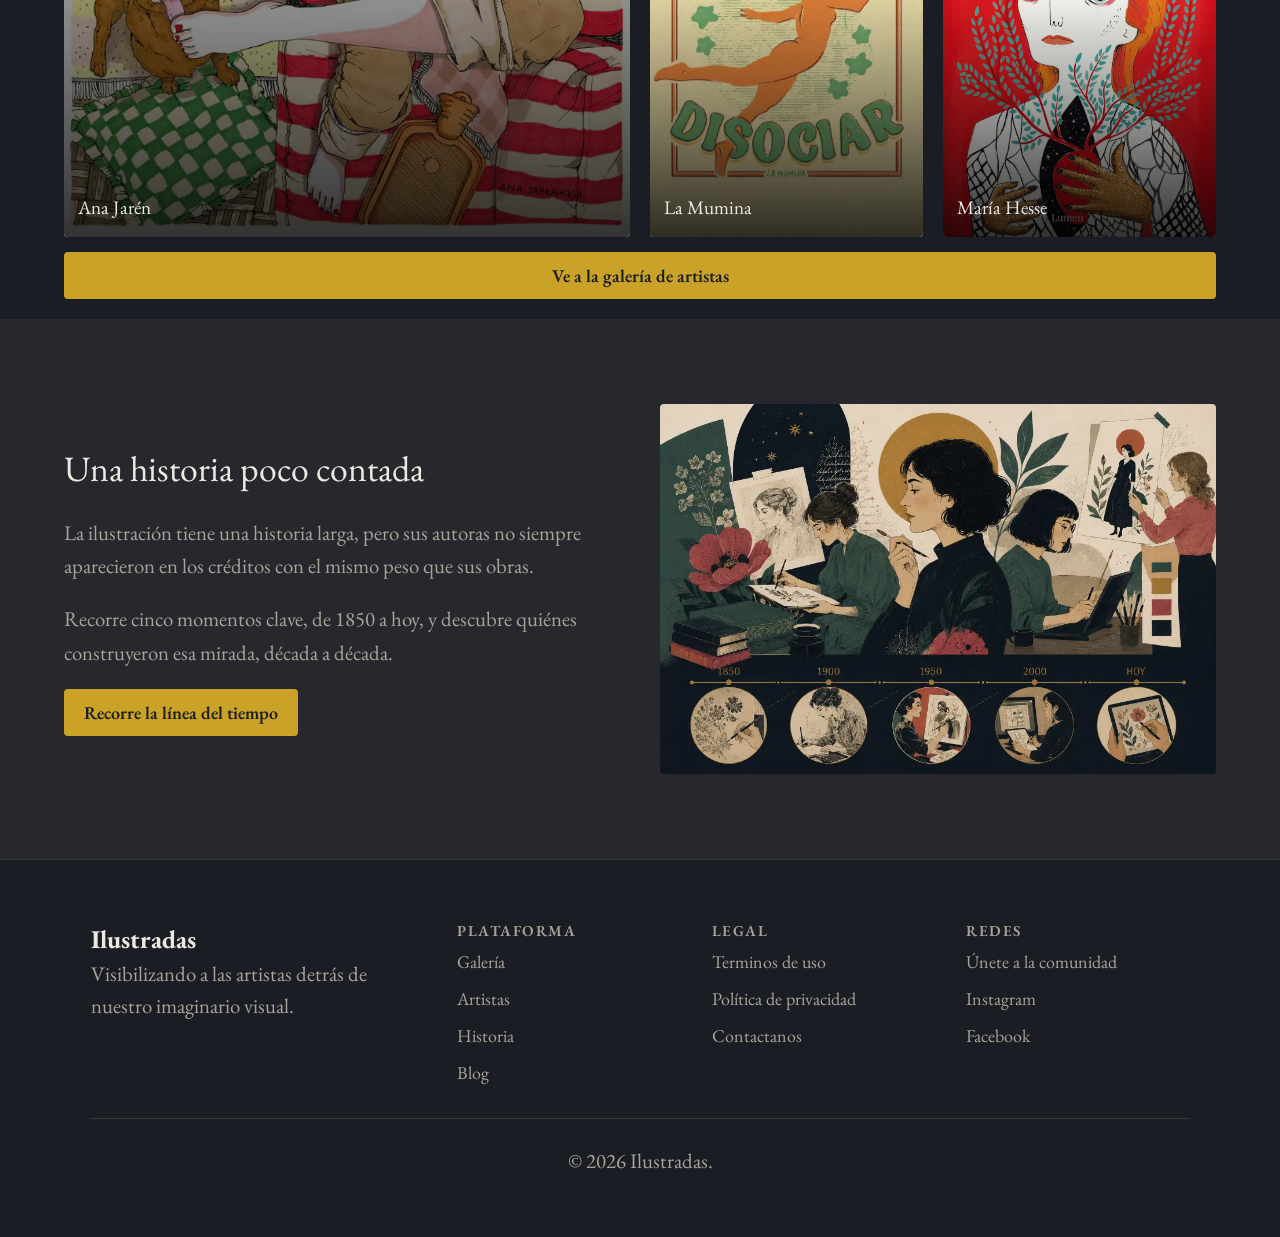
==== commit 7539d4b6: "hecho responsive de Nav y y JavaScript (ayuda de IA)" ====
--- a/index.html
+++ b/index.html
@@ -7,7 +7,8 @@
     <title>Ilustradas</title>
 
     <link rel="stylesheet" href="css/index.css">
-    <script src="js/index.js" defer></script>
+    <!-- <script src="js/index.js" defer></script> -->
+    <script src="js/header.js" defer></script>
 
     <link rel="preconnect" href="https://fonts.googleapis.com">
     <link rel="preconnect" href="https://fonts.gstatic.com" crossorigin>
@@ -29,7 +30,11 @@
             <a href="index.html" class="Header-a">Ilustradas</a>
         </h1>
 
-        <nav class="Header-nav">
+        <button type="button" class="Header-toggle" id="headerToggle" aria-expanded="false" aria-controls="headerNav">
+            Menú
+        </button>
+
+        <nav class="Header-nav" id="headerNav">
             <ul class="Nav-ul">
                 <li class="Nav-li">
                     <a href="galeria.html" class="Nav-a">Galería</a>
@@ -41,11 +46,9 @@
                     <a href="historia.html" class="Nav-a">Historia</a>
                 </li>
             </ul>
+
+
         </nav>
-
-        <button class="Header-button">
-            <a href="" class="Button-a">Únete a la comunidad</a>
-        </button>
     </header>
 
 
--- a/css/index.css
+++ b/css/index.css
@@ -184,7 +184,7 @@
 }
 
 .Header-h1 {
-    padding: 15px;
+    padding: 10px 20px 10px;
 }
 
 .Header-a {
@@ -194,6 +194,7 @@
 .Header-nav {
     display: flex;
     align-items: center;
+    margin-right: 30px;
 }
 
 .Nav-ul {
@@ -217,11 +218,49 @@
     margin: 20px;
 }
 
-.Button-a {
-    display: inline-block;
-    color: var(--c-accent-primary);
+
+
+.Header-toggle {
+    display: none;
+    background: none;
     border: 1px solid var(--c-border);
-    padding: 8px;
+    padding: 8px 16px;
+    font-size: var(--fs-p);
+    color: var(--c-text-primary);
+    cursor: pointer;
+    margin: 15px;
+}
+
+@media (max-width: 768px) {
+    .Header-toggle {
+        display: inline-block;
+    }
+
+    .Header-nav {
+        position: absolute;
+        top: 100%;
+        right: 0;
+        width: 220px;
+
+        max-height: 0;
+        overflow: hidden;
+
+        background-color: var(--c-bg-primary);
+        border: 1px solid var(--c-border);
+
+        transition: max-height 0.3s ease;
+    }
+
+    .Header-nav.is-open {
+        max-height: 400px;
+    }
+
+    .Nav-ul {
+        flex-flow: column nowrap;
+        align-items: flex-start;
+        gap: 15px;
+        padding: 20px;
+    }
 }
 
 
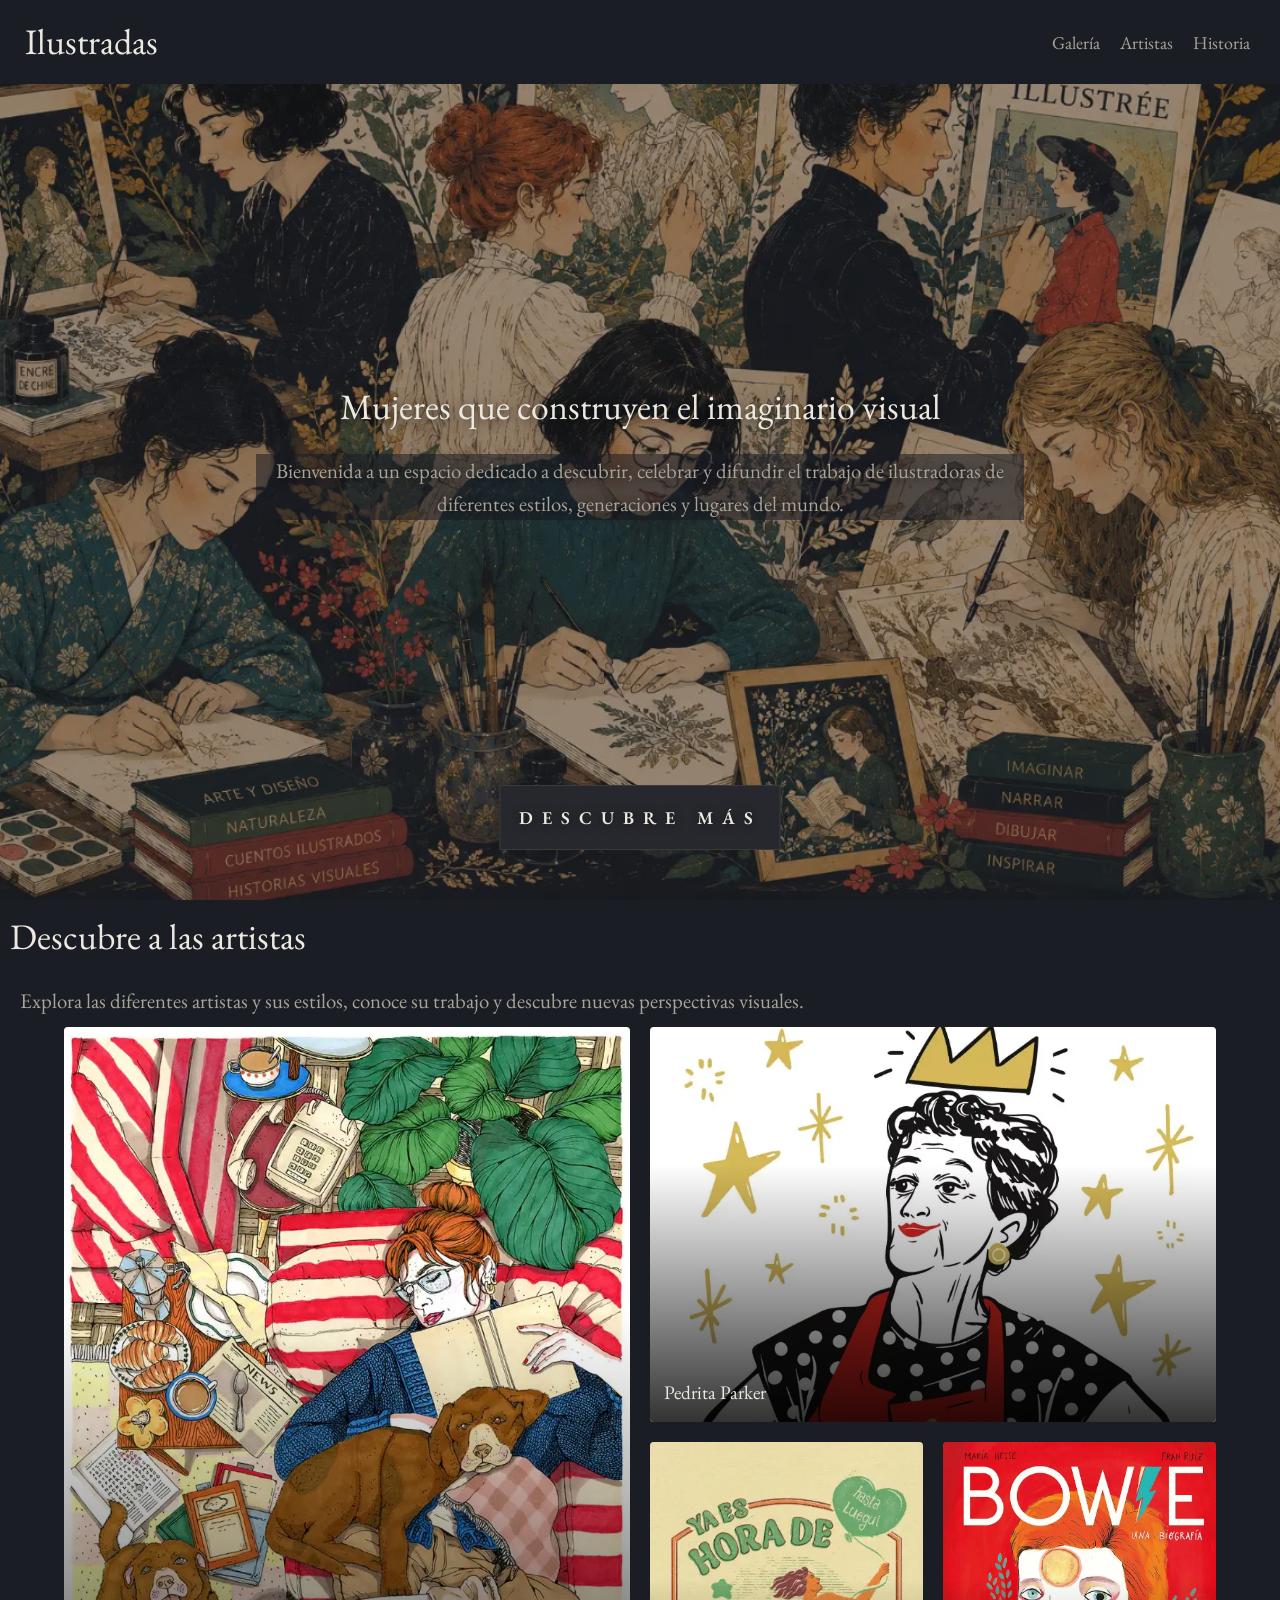
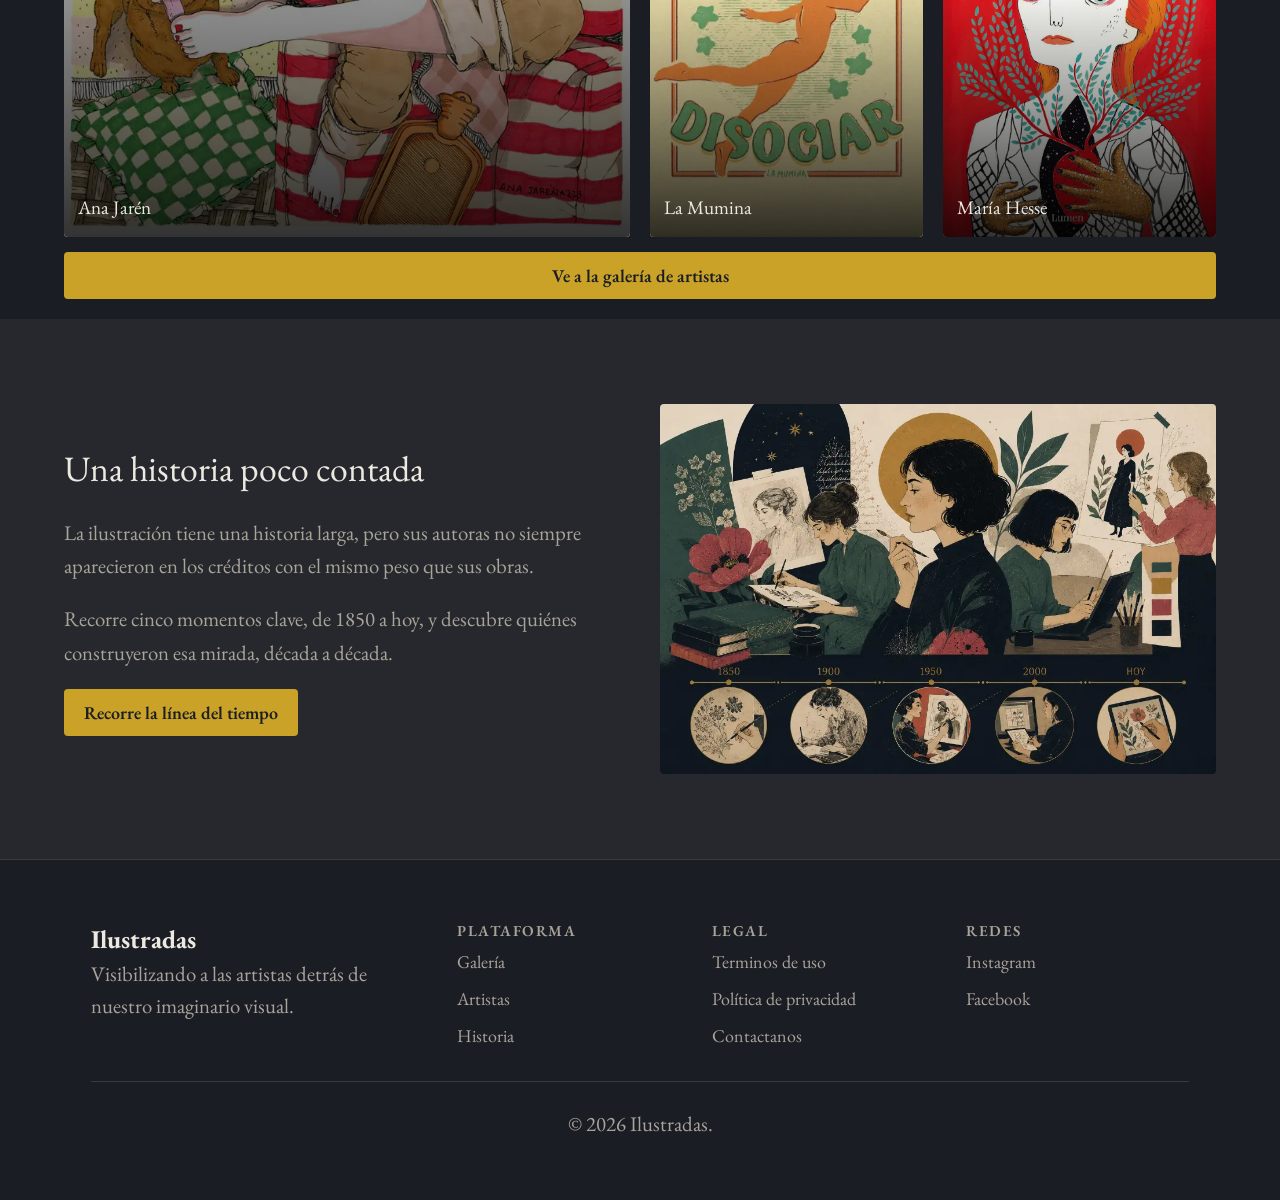
==== commit 52b9f525: "imagen rota fixed" ====
--- a/index.html
+++ b/index.html
@@ -9,6 +9,7 @@
     <link rel="stylesheet" href="css/index.css">
     <!-- <script src="js/index.js" defer></script> -->
     <script src="js/header.js" defer></script>
+    <script src="js/index.js" defer></script>
 
     <link rel="preconnect" href="https://fonts.googleapis.com">
     <link rel="preconnect" href="https://fonts.gstatic.com" crossorigin>
@@ -102,7 +103,6 @@
                     <h3 class="Grid-h3">María Hesse</h3>
                 </div>
 
-                <!--Dentro de cada grid tendra que haber una <a> que dirija a la ficha de la artista en la pagina de artistas-->
 
 
             </div>
@@ -160,9 +160,6 @@
                     <li class="Footer-li">
                         <a class="Footer-a" href="historia.html">Historia</a>
                     </li>
-                    <li class="Footer-li">
-                        <a class="Footer-a" href="">Blog</a>
-                    </li>
                 </ul>
 
             </div>
@@ -187,9 +184,6 @@
                 <h4 class="Footer-h4">Redes</h4>
                 <ul class="Footer-ul">
                     <li class="Footer-li">
-                        <a class="Footer-a" href="index.html">Únete a la comunidad</a>
-                    </li>
-                    <li class="Footer-li">
                         <a class="Footer-a" href="https://www.instagram.com/" target="_blank"
                             rel="noopener noreferrer">Instagram</a>
                     </li>
--- a/css/index.css
+++ b/css/index.css
@@ -432,6 +432,9 @@
     object-position: center;
     z-index: 0;
 }
+.Grid-item-img:hover{
+    scale: 1.2;
+}
 
 
 
@@ -704,11 +707,9 @@
 
 .Carroussel{
     width: 80%;
-    height: 90vh;
-    background-color: var(--c-bg-secondary);
-    /* max-width: 1200px; */
-    margin: 0 auto 60px;
-    padding: 140px 0 80px;
+    background-color: var(--c-bg-primary);
+    margin: 0px auto 60px;
+    padding: 180px 0 80px;
 
     position: relative;
     overflow: hidden;
@@ -726,13 +727,26 @@
 }
 
 .Carroussel-item{
-    background-color: #8d555d;
+    width: 100%;
+    max-height: 90vh;
+    overflow: hidden;
+    
+    display: flex;
+    justify-content: center;
+    align-items: center;
+
 
 }
 .Carroussel-img{
+    max-width: 100%;
+    max-height: 90vh;
+    height: auto;
+    display: block;
+
     background-color: var(--c-accent-secondary);
 
 }
+
 .Carroussel-arrow{
     padding: 8px 10px;
 
@@ -904,36 +918,6 @@
     outline-offset: 2px;
 }
 
-.Artist-detail-worksTitle{
-    color: var(--c-f-primary);
-    font-size: 0.85rem;
-    text-transform: uppercase;
-    letter-spacing: 0.08em;
-    margin-top: 8px;
-
-}
-.Artist-detail-works{
-    display: grid;
-    grid-template-columns: repeat(3,1fr);
-    gap: 10px;
-
-}
-.Artist-detail-work{
-    width: 100%;
-    /* height: 90px;
-    object-fit: cover; */
-    background-color: var(--c-bg-primary);
-    border-radius: var(--border-radius);
-    cursor: pointer;
-
-    transition: all 0.3s ease;
-
-}
-
-.Artist-detail-work:hover{
-    transform: scale(1.05);
-    box-shadow: 0 8px 18px rgba(0, 0, 0, 0.35) ;
-}
 
 /*Responsive sección Artistas*/
 
@@ -970,7 +954,7 @@
 
 
 .Chronology{
-    padding: 190px 24px 100px;
+    padding: 140px 24px 100px;
 }
 
 .Chronology-header{
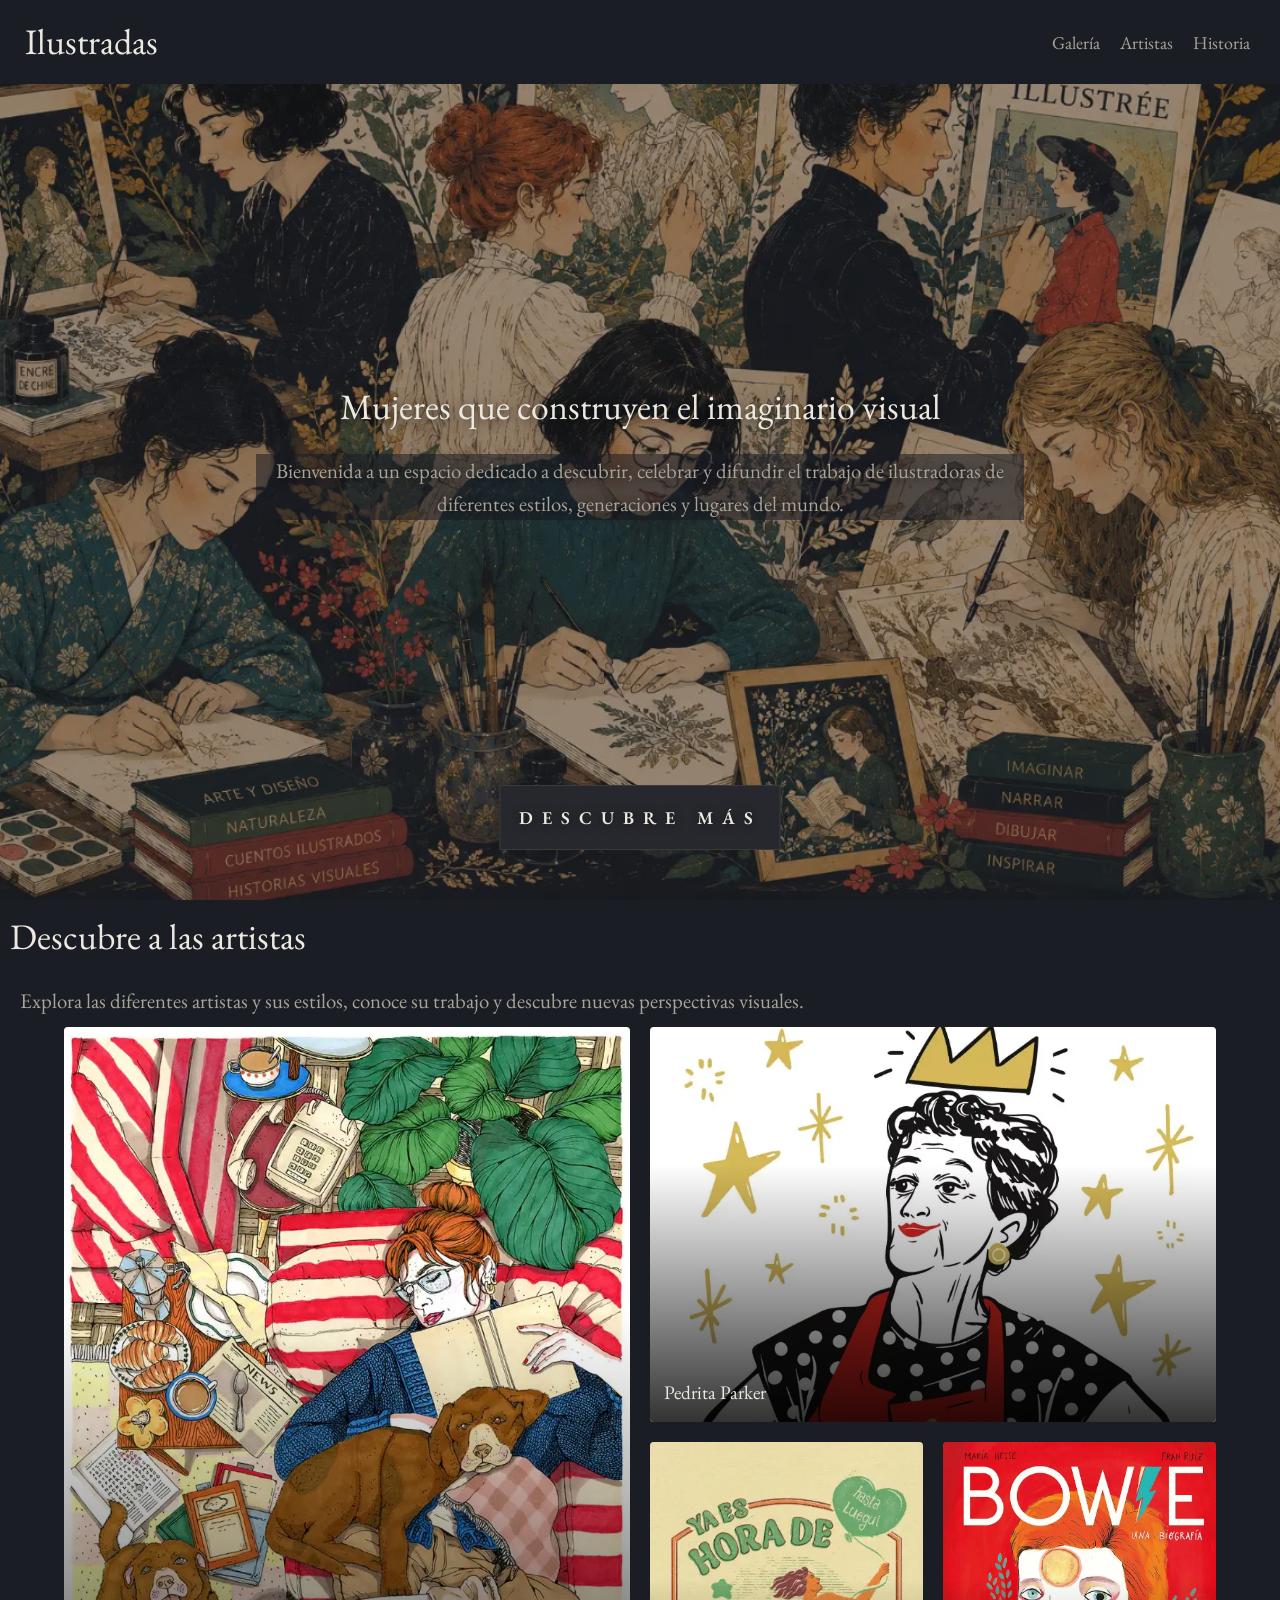
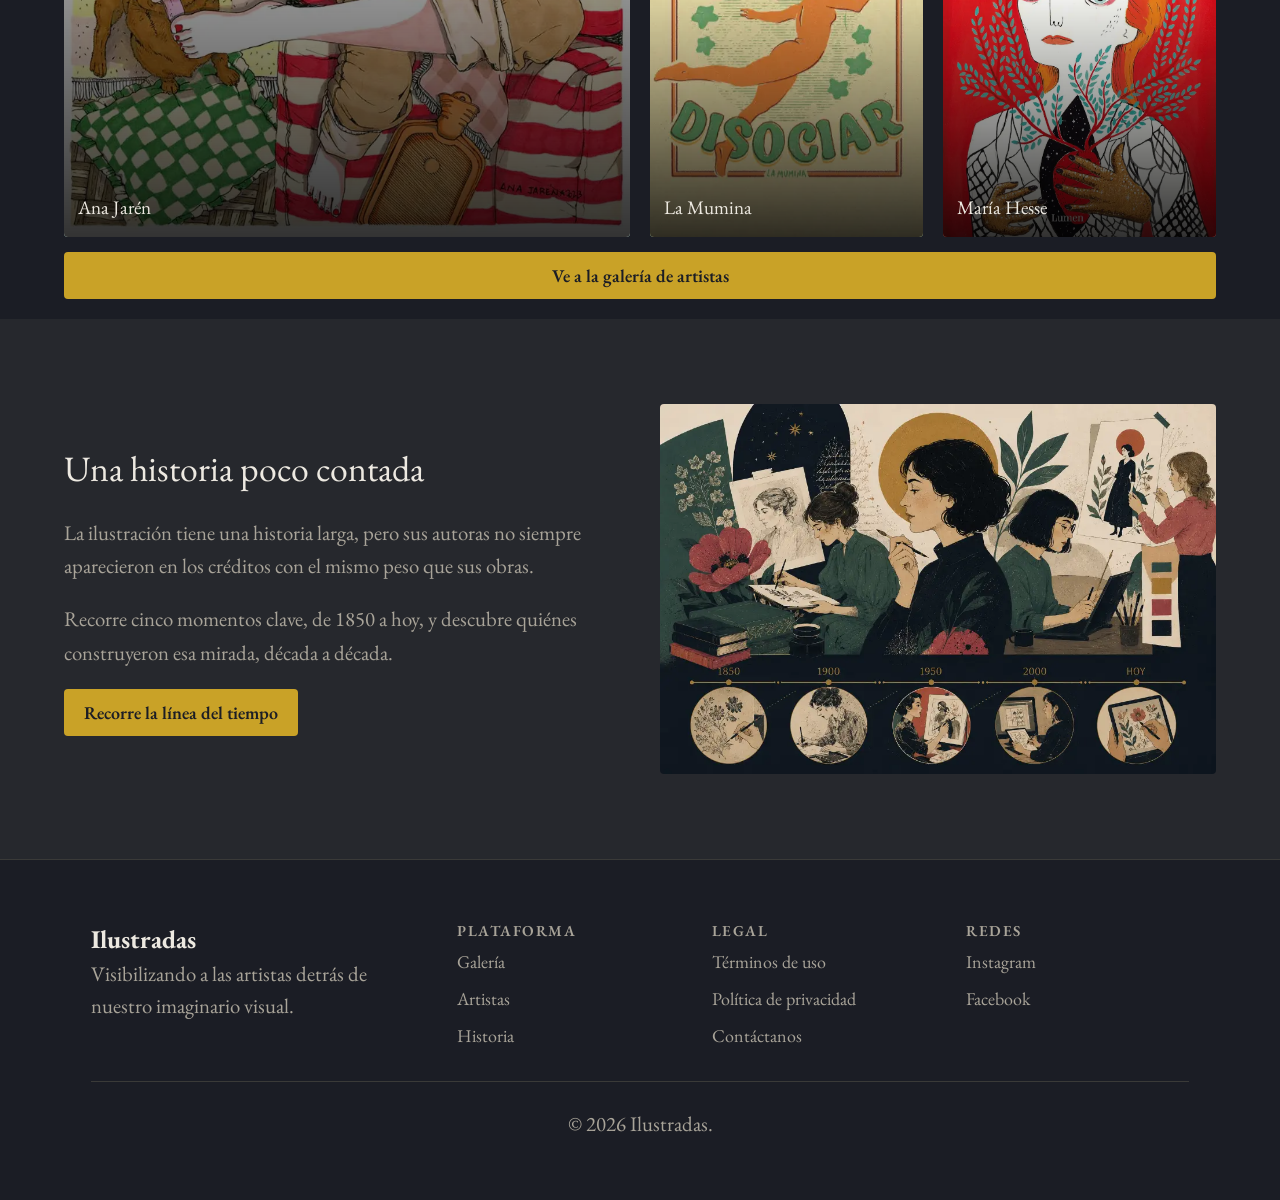
==== commit 9cced4eb: "corrección footer y añadido html para información legal y contacto" ====
--- a/index.html
+++ b/index.html
@@ -143,7 +143,7 @@
         <div class="Footer-grid">
 
 
-            <div class="Footer-columns">
+            <div class="Footer-column">
                 <a class="Footer-brand" href="index.html">Ilustradas</a>
                 <p class="Footer-p">Visibilizando a las artistas detrás de nuestro imaginario visual.</p>
             </div>
@@ -164,20 +164,16 @@
 
             </div>
 
+            <!--Sección legal con anclas hecho con ayuda de IA-->
+
             <div class="Footer-column">
                 <h4 class="Footer-h4">Legal</h4>
                 <ul class="Footer-ul">
-                    <li class="Footer-li">
-                        <a class="Footer-a" href="index.html">Terminos de uso</a>
-                    </li>
-                    <li class="Footer-li">
-                        <a class="Footer-a" href="artistas.html">Política de privacidad</a>
-                    </li>
-                    <li class="Footer-li">
-                        <a class="Footer-a" href="historia.html">Contactanos</a>
-                    </li>
+                    <li class="Footer-li"><a class="Footer-a" href="legal.html#terminos">Términos de uso</a></li>
+                    <li class="Footer-li"><a class="Footer-a" href="legal.html#privacidad">Política de privacidad</a>
+                    </li>
+                    <li class="Footer-li"><a class="Footer-a" href="contacto.html">Contáctanos</a></li>
                 </ul>
-
             </div>
 
             <div class="Footer-column">
--- a/css/index.css
+++ b/css/index.css
@@ -701,6 +701,79 @@
     text-align: center;
 }
 
+/*   Página Legal (Términos + Privacidad, con anclas) */
+
+.Legal-page {
+    max-width: 720px;
+    margin: 0 auto;
+    padding: 140px 24px 100px;
+}
+
+.Legal-section {
+    margin-bottom: 60px;
+    scroll-margin-top: 140px;
+}
+
+.Legal-section h2 {
+    margin-bottom: 16px;
+}
+
+.Legal-section p {
+    margin-bottom: 16px;
+    font-size: var(--fs-base);
+}
+
+.Legal-note {
+    color: var(--c-accent-primary);
+    font-size: 0.9rem;
+}
+
+/*Página de Contacto*/
+
+.Contact-page {
+    max-width: 640px;
+    margin: 0 auto;
+    padding: 140px 24px 100px;
+    text-align: center;
+}
+
+.Contact-p {
+    margin: 16px 0 40px;
+}
+
+.Contact-info {
+    display: flex;
+    flex-flow: column nowrap;
+    align-items: center;
+    gap: 20px;
+}
+
+.Contact-email {
+    color: var(--c-accent-primary);
+    font-size: var(--fs-h3);
+    font-weight: 600;
+    transition: color 0.2s ease;
+}
+
+.Contact-email:hover {
+    color: var(--c-accent-tertiary);
+}
+
+.Contact-social {
+    display: flex;
+    gap: 20px;
+}
+
+.Contact-socialLink {
+    color: var(--c-f-secondary);
+    transition: color 0.2s ease;
+}
+
+.Contact-socialLink:hover {
+    color: var(--c-accent-primary);
+}
+
+
 /*Hasta aqí CSS de la Landing page*/
 
 /*CSS de la sección Galería FALTA MAQUETAR*/
@@ -709,7 +782,7 @@
     width: 80%;
     background-color: var(--c-bg-primary);
     margin: 0px auto 60px;
-    padding: 180px 0 80px;
+    padding: 80px 0 30px;
 
     position: relative;
     overflow: hidden;
@@ -738,8 +811,8 @@
 
 }
 .Carroussel-img{
-    max-width: 100%;
-    max-height: 90vh;
+    max-width: 90%;
+    max-height: 80vh;
     height: auto;
     display: block;
 
@@ -783,7 +856,6 @@
     position: absolute;
     bottom: 0;
 
-    background-color: #7a4b2e;
 
 }
 .Carroussel-li{
@@ -795,6 +867,7 @@
     height: 1rem;
     background-color: var(--c-accent-secondary);
     border-radius: var(--border-radius);
+
 }
 
 .Carroussel-dot:hover{
